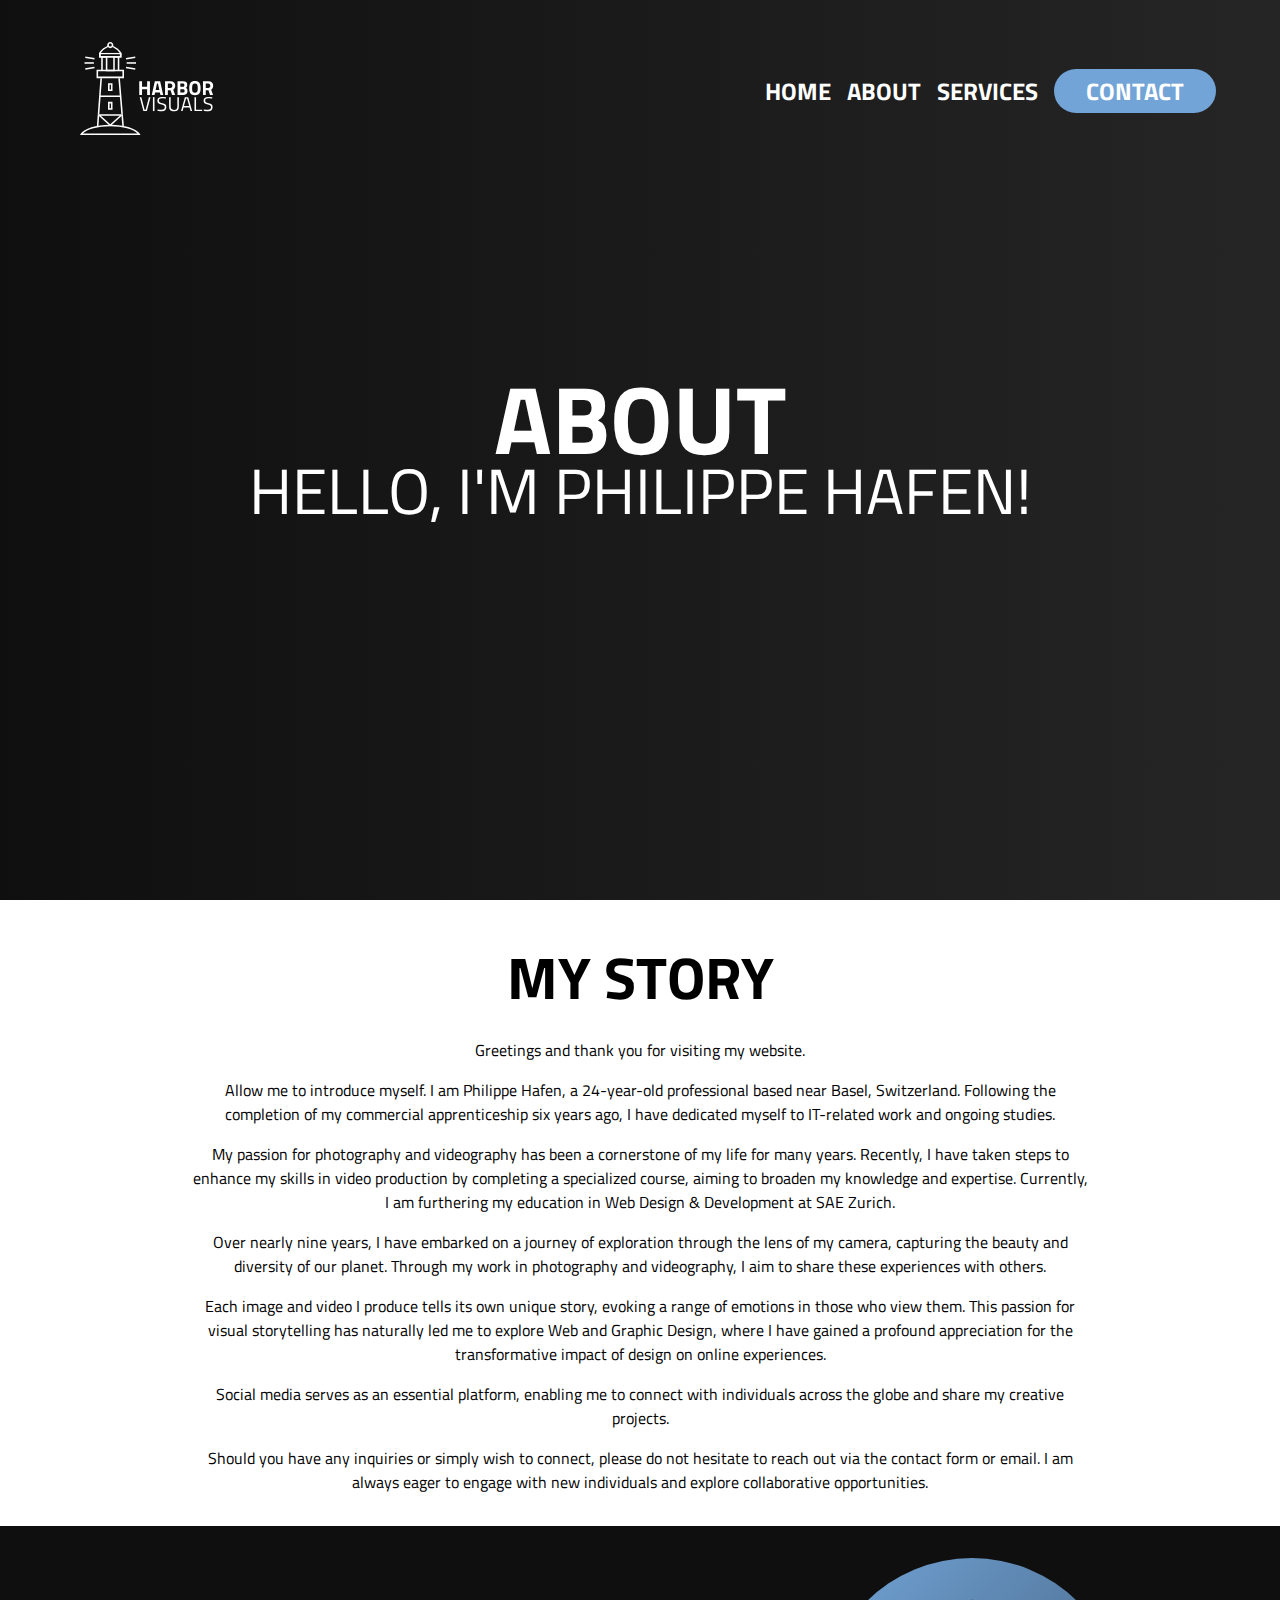
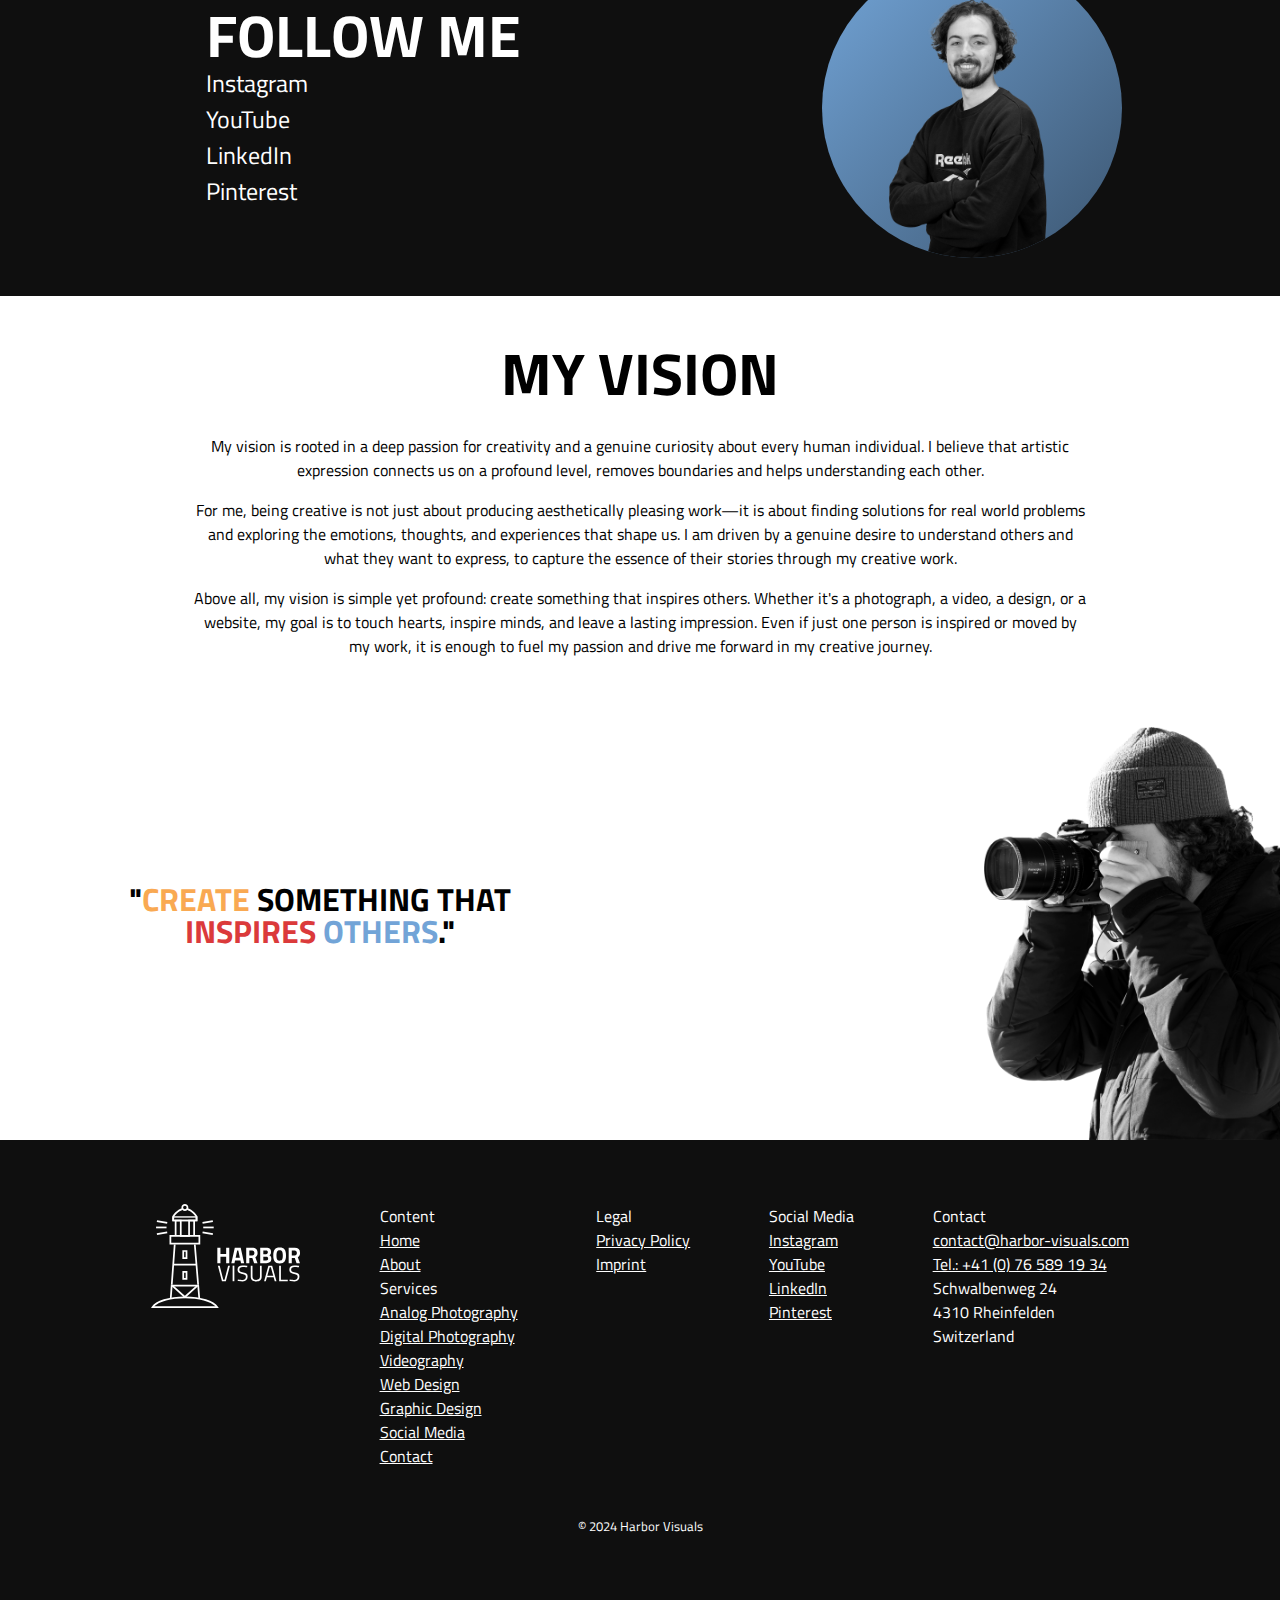
==== about.html @ 52046e07 "initial commit" ====
<!DOCTYPE html>
<html lang="en">
<head>
    <meta charset="UTF-8">
    <meta name="viewport" content="width=device-width, initial-scale=1.0">
    <title>About</title>
    <!-- CSS -->
    <link rel="stylesheet" href="css/sites/style_about.css">
    <!-- Fontawesome -->
    <link rel="stylesheet" href="https://cdnjs.cloudflare.com/ajax/libs/font-awesome/6.5.1/css/all.min.css" integrity="sha512-DTOQO9RWCH3ppGqcWaEA1BIZOC6xxalwEsw9c2QQeAIftl+Vegovlnee1c9QX4TctnWMn13TZye+giMm8e2LwA==" crossorigin="anonymous" referrerpolicy="no-referrer" />
    <!-- Favicon -->
    <link rel="icon" type="image/x-icon" href="media/vectors/favicon/favicon.ico">
</head>
<body id="body">
    <!-- Header -->
    <header>
        <!-- Desktop Menu -->
        <nav class="main-navigation">
            <a href="index.html"><img height="300" src="media/vectors/logo/HV_horizontal_white.svg" alt="Harbor Visuals Logo"></a>
            <button id="burger"><i class="fa-solid fa-bars"></i></button>
            <menu id="menu">
                <li><a href="index.html">Home</a></li>
                <li><a href="#">About</a></li>
                <li class="trigger"><span>Services <i class="fa-solid fa-chevron-down"></i></span>
                    <menu class="dropdown">
                        <li><a href="analog-photography.html">Analog Photography</a></li>
                        <li><a href="digital-photography.html">Digital Photography</a></li>
                        <li><a href="videography.html">Videography</a></li>
                        <li><a href="graphic-design.html">Graphic Design</a></li>
                        <li><a href="social-media.html">Social Media</a></li>
                        <li><a href="web-design.html">Web Design</a></li>
                    </menu>
                </li>
                <li><a id="contact-cto" href="contact.html">Contact</a></li>  
            </menu>
        </nav>
        <!-- Website Title -->
        <div class="gradient-container">
            <h1>About</h1> 
            <span class="slogan">Hello, I'm Philippe Hafen!</span>
        </div>
    </header>
    <main>
        <!-- My Story Section -->
        <section class="about">
            <h2>My Story</h2>
            <p>Greetings and thank you for visiting my website.</p>
            <p>Allow me to introduce myself. I am Philippe Hafen, a 24-year-old professional based near Basel, Switzerland. Following the completion of my commercial apprenticeship six years ago, I have dedicated myself to IT-related work and ongoing studies.</p>
            <p>My passion for photography and videography has been a cornerstone of my life for many years. Recently, I have taken steps to enhance my skills in video production by completing a specialized course, aiming to broaden my knowledge and expertise. Currently, I am furthering my education in Web Design & Development at SAE Zurich.</p>
            <p>Over nearly nine years, I have embarked on a journey of exploration through the lens of my camera, capturing the beauty and diversity of our planet. Through my work in photography and videography, I aim to share these experiences with others.</p>
            <p>Each image and video I produce tells its own unique story, evoking a range of emotions in those who view them. This passion for visual storytelling has naturally led me to explore Web and Graphic Design, where I have gained a profound appreciation for the transformative impact of design on online experiences.</p>
            <p>Social media serves as an essential platform, enabling me to connect with individuals across the globe and share my creative projects.</p>
            <p>Should you have any inquiries or simply wish to connect, please do not hesitate to reach out via the contact form or email. I am always eager to engage with new individuals and explore collaborative opportunities.</p>
        </section>
        <!-- Follow Section -->
        <section class="follow">
            <div>
                <h2>Follow Me</h2>
                <ul>
                    <li><a href="https://www.instagram.com/harborvisuals/" target="_blank"><i class="fa-brands fa-instagram"></i> Instagram</a></li>
                    <li><a href="https://www.youtube.com/@harborvisuals" target="_blank"><i class="fa-brands fa-square-youtube"></i> YouTube</a></li>
                    <li><a href="https://ch.linkedin.com/in/philippe-hafen" target="_blank"><i class="fa-brands fa-linkedin"></i> LinkedIn</a></li>
                    <li><a href="https://www.pinterest.ch/harborvisuals/" target="_blank"><i class="fa-brands fa-pinterest"></i> Pinterest</a></li>
                </ul>
            </div>
            <picture>
                <source srcset="media/images/webp/about/phil_portrait.webp" type="image/webp">
                <source srcset="media/images/jpg_png/about/phil_portrait.png" type="image/jpeg">
                <img class="gradient-blue" src="media/images/jpg_png/about/phil_portrait.png" alt="portrait of Philippe Hafen standing with crossed arms" height="300">
            </picture>
        </section>
        <!-- My Vision Section -->
        <section class="about">
            <h2>My Vision</h2>
            <p>My vision is rooted in a deep passion for creativity and a genuine curiosity about every human individual. I believe that artistic expression connects us on a profound level, removes boundaries and helps understanding each other.</p>
            <p>For me, being creative is not just about producing aesthetically pleasing work—it is about finding solutions for real world problems and exploring the emotions, thoughts, and experiences that shape us. I am driven by a genuine desire to understand others and what they want to express, to capture the essence of their stories through my creative work.</p>
            <p>Above all, my vision is simple yet profound: create something that inspires others. Whether it's a photograph, a video, a design, or a website, my goal is to touch hearts, inspire minds, and leave a lasting impression. Even if just one person is inspired or moved by my work, it is enough to fuel my passion and drive me forward in my creative journey.</p>
        </section>
        <!-- Quote Section -->
        <section class="quote">
            <p>"<span class="yellow">create</span> something that <span class="red">inspires</span><span class="blue"> others</span>."</p>
            <picture>
                <source srcset="media/images/webp/about/phil_portrait_2.webp" type="image/webp">
                <source srcset="media/images/jpg_png/about/phil_portrait_2.png" type="image/jpeg">
                <img src="media/images/jpg_png/about/phil_portrait_2.png" alt="man looking inside the viewfinder of a camera aimed to the left side" height="300">
            </picture>
        </section>
    </main>  
     <!-- Footer -->
    <footer>
        <div>
            <a href="index.html"><img height="300" src="media/vectors/logo/HV_horizontal_white.svg" alt="Harbor Visuals Logo"></a>
            <ul>
                <li>Content</li>
                <li><a href="index.html">Home</a></li>
                <li><a href="#">About</a></li>
                <li>Services</li>
                <li><a href="analog-photography.html">Analog Photography</a></li>
                <li><a href="digital-photography.html">Digital Photography</a></li>
                <li><a href="videography.html">Videography</a></li>
                <li><a href="web-design.html">Web Design</a></li>
                <li><a href="graphic-design.html">Graphic Design</a></li>
                <li><a href="social-media.html">Social Media</a></li>
                <li><a href="#">Contact</a></li>
            </ul>
            <ul>
                <li>Legal</li>
                <li><a href="#">Privacy Policy</a></li>
                <li><a href="#">Imprint</a></li>
            </ul>
            <ul>
                <li>Social Media</li>
                <li><a href="https://www.instagram.com/harborvisuals/" target="_blank">Instagram</a></li>
                <li><a href="https://www.youtube.com/@harborvisuals" target="_blank">YouTube</a></li>
                <li><a href="https://ch.linkedin.com/in/philippe-hafen" target="_blank">LinkedIn</a></li>
                <li><a href="https://www.pinterest.ch/harborvisuals/" target="_blank">Pinterest</a></li>
            </ul>
            <ul>
                <li>Contact</li>
                <li><a href="mailto:contact@harbor-visuals.com">contact@harbor-visuals.com</a></li>
                <li><a href="tel:+41765891934">Tel.: +41 (0) 76 589 19 34</a></li>
                <li>Schwalbenweg 24</li>
                <li>4310 Rheinfelden</li>
                <li>Switzerland</li>
            </ul> 
        </div>
        <small>&copy; 2024 Harbor Visuals </small>
    </footer>
    <script>
        burger.onclick = function() {
        menu.classList.toggle('open')
        body.classList.toggle('open')
        }
    </script>
</body>
</html>
---- css/sites/style_about.css ----
/*
* Prefixed by https://autoprefixer.github.io
* PostCSS: v8.4.14,
* Autoprefixer: v10.4.7
* Browsers: last 4 version
*/

@import url('../general/variables.css');
@import url('../general/typography.css');
@import url('../reset/reset.css');
@import url('../components/header.css');
@import url('../components/footer.css');

body {
    background: var(--background-color-dark);
}

/* Header background gradient */
.gradient-container {
    background: -webkit-gradient(linear, left top, right top, from(var(--background-color-dark)), to(var(--background-color-dark-2)));
    background: -o-linear-gradient(left, var(--background-color-dark) 0%, var(--background-color-dark-2) 100%);
    background: linear-gradient(90deg, var(--background-color-dark) 0%, var(--background-color-dark-2) 100%);
    background-size: 200%;
    
    -webkit-animation: background-animation 10s infinite alternate;
    
            animation: background-animation 10s infinite alternate;
    -webkit-animation-timing-function: linear;
            animation-timing-function: linear;
}

/* Gradient animation */
@-webkit-keyframes background-animation {
    0% {background-position: bottom left}
    100% {background-position: top right;}
}
@keyframes background-animation {
    0% {background-position: bottom left}
    100% {background-position: top right;}
}

/* Story & Vision Section */
.about {
    background: var(--neutral-color-1);
    text-align: center;
    display: -webkit-box;
    display: -ms-flexbox;
    display: flex;
    -webkit-box-orient: vertical;
    -webkit-box-direction: normal;
        -ms-flex-direction: column;
            flex-direction: column;
    gap: 1rem;
    padding: 2rem 15%;
}

/* Follow Section */
.follow {
    display: -webkit-box;
    display: -ms-flexbox;
    display: flex;
    -ms-flex-pack: distribute;
        justify-content: space-around;
    -webkit-box-align: center;
        -ms-flex-align: center;
            align-items: center;
    -ms-flex-wrap: wrap;
        flex-wrap: wrap;

    padding: 2rem;
}

/* Follow link area */
.follow > div {
    display: -webkit-box;
    display: -ms-flexbox;
    display: flex;
    -webkit-box-orient: vertical;
    -webkit-box-direction: normal;
        -ms-flex-direction: column;
            flex-direction: column;
    gap: 0.5rem;

    text-align: left;
    color: white;
    margin: 3rem;
}

.follow h2 {
    line-height: 75%;
}

.follow li {
    list-style-type: none;
}

.follow a {
    font-size: 1.5rem;
    text-decoration: none;
    color: var(--neutral-color-1);
}

.follow a:hover {
    color: var(--background-color-light2);
}

/* About Image */
.follow > picture > img {
    width: 300px;
    height: auto;
    border-radius: 50%;
}


/* Background gradients */
.gradient-blue {
    background: -o-linear-gradient(315deg, rgba(114,164,215,1) 0%, rgba(60,86,113,1) 100%);
    background: linear-gradient(135deg, rgba(114,164,215,1) 0%, rgba(60,86,113,1) 100%);
}

/* Quote */
.quote {
    display: -ms-grid;
    display: grid;
    -ms-grid-columns: 1fr;
    grid-template-columns: 1fr;
    -ms-grid-rows: 20vh 1fr;
    grid-template-rows: 20vh 1fr;
    background: var(--neutral-color-1);
}
.quote > *:nth-child(1) {
    -ms-grid-row: 1;
    -ms-grid-column: 1;
}
.quote > *:nth-child(2) {
    -ms-grid-row: 2;
    -ms-grid-column: 1;
}

.quote > p {
    text-transform: uppercase;
    text-align: center;
    font-family: var(--heading-font-family);
    font-size: 2rem;
    line-height: 2rem;
    -ms-flex-item-align: center;
        -ms-grid-row-align: center;
        align-self: center;
    padding: 2rem 15%;
}

/* Yellow Word in Quote */
span.yellow {
    color: var(--secondary-color);
}

/* Red Word in Quote */
span.red {
    color: var(--accent-color);
}
span.red::before  {
    content: "\a";
    white-space: pre;
}

/* Blue Word in Quote */
span.blue {
    color: var(--main-color);
}

/* Image */
.quote img {
    max-width: 80%;
    height: auto;
    max-height: 100%;
}

.quote > picture {
    display: -webkit-box;
    display: -ms-flexbox;
    display: flex;
    -webkit-box-pack: end;
        -ms-flex-pack: end;
            justify-content: flex-end;
    -webkit-box-align: end;
        -ms-flex-align: end;
            align-items: flex-end;
}

/* tablets */
@media (min-width: 768px){
    /* Quote */
    .quote {
        -ms-grid-columns: 1fr 1fr;
        grid-template-columns: 1fr 1fr;
        -ms-grid-rows: 50vh;
        grid-template-rows: 50vh;
        background: var(--neutral-color-1);

    }
    .quote > *:nth-child(1) {
        -ms-grid-row: 1;
        -ms-grid-column: 1;

    }
    .quote > *:nth-child(2) {
        -ms-grid-row: 1;
        -ms-grid-column: 2;

    }
}

/* desktops */
@media (min-width: 1280px){

}
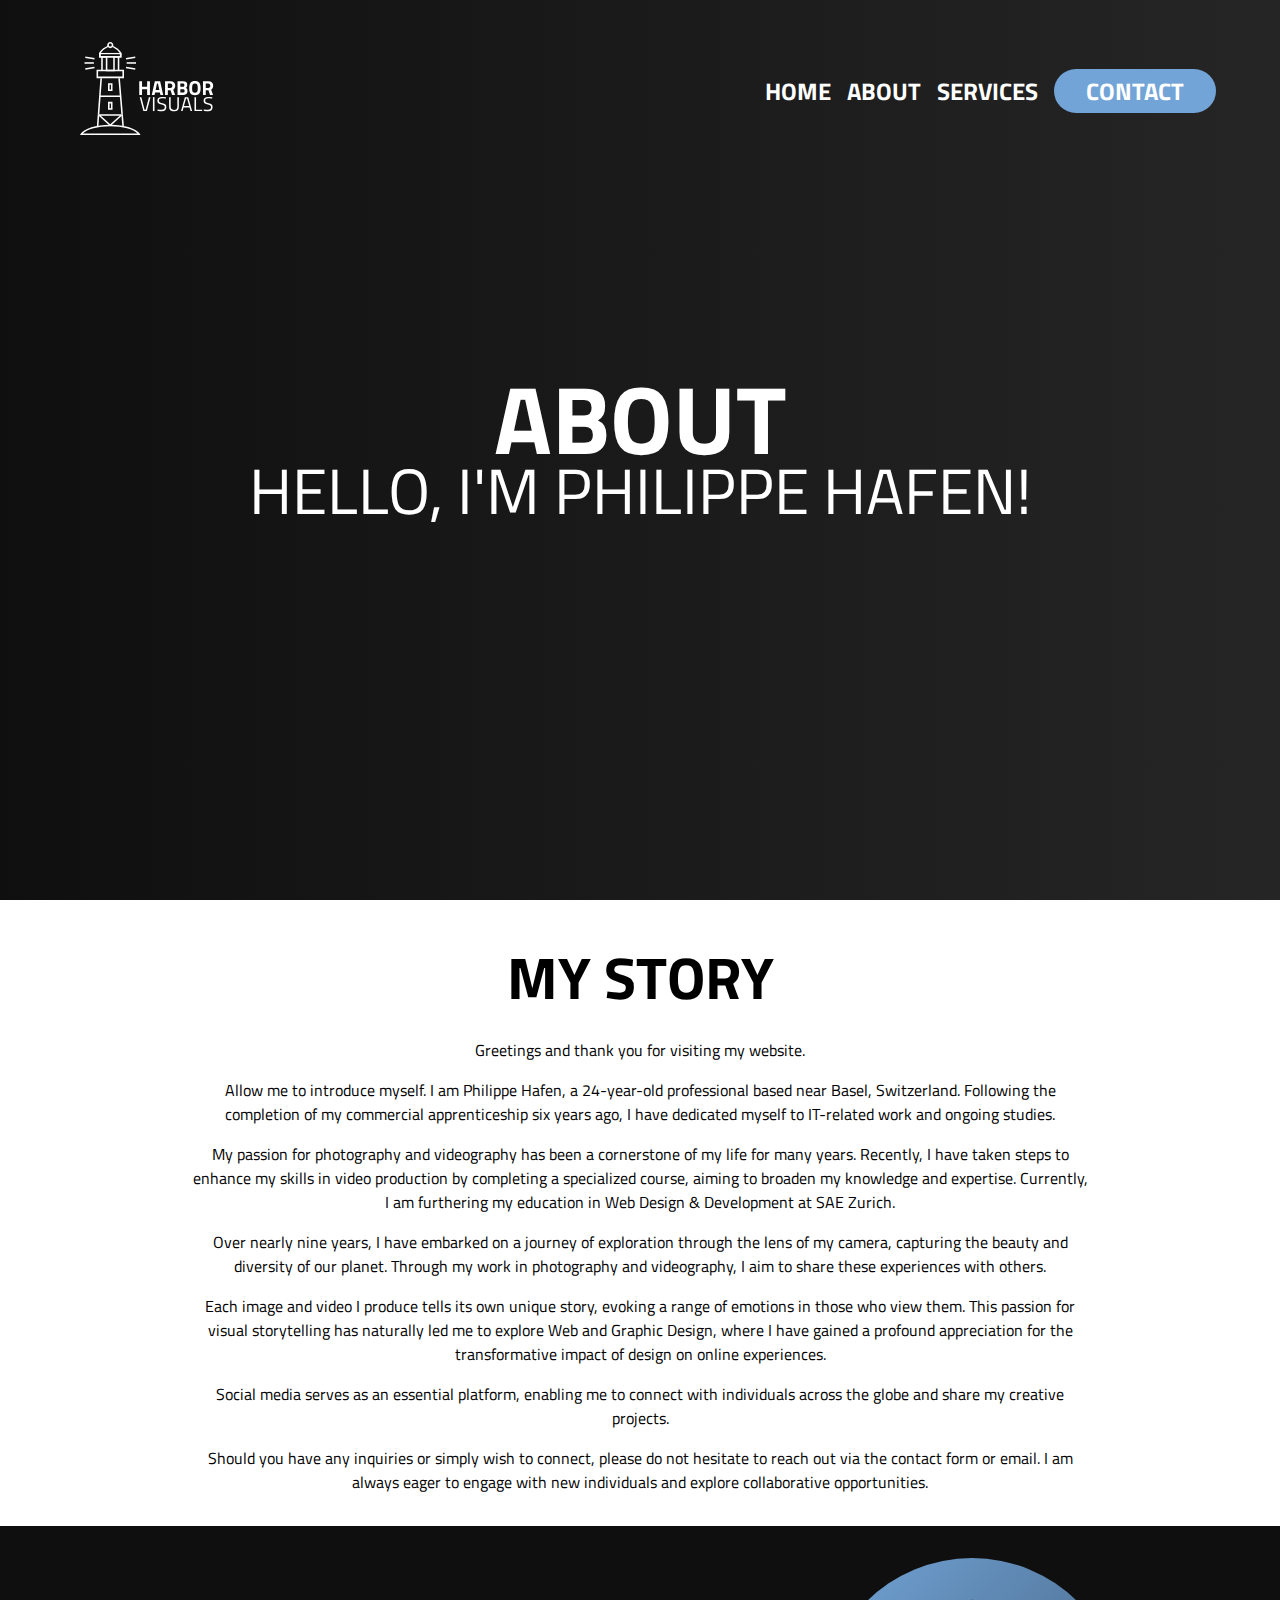
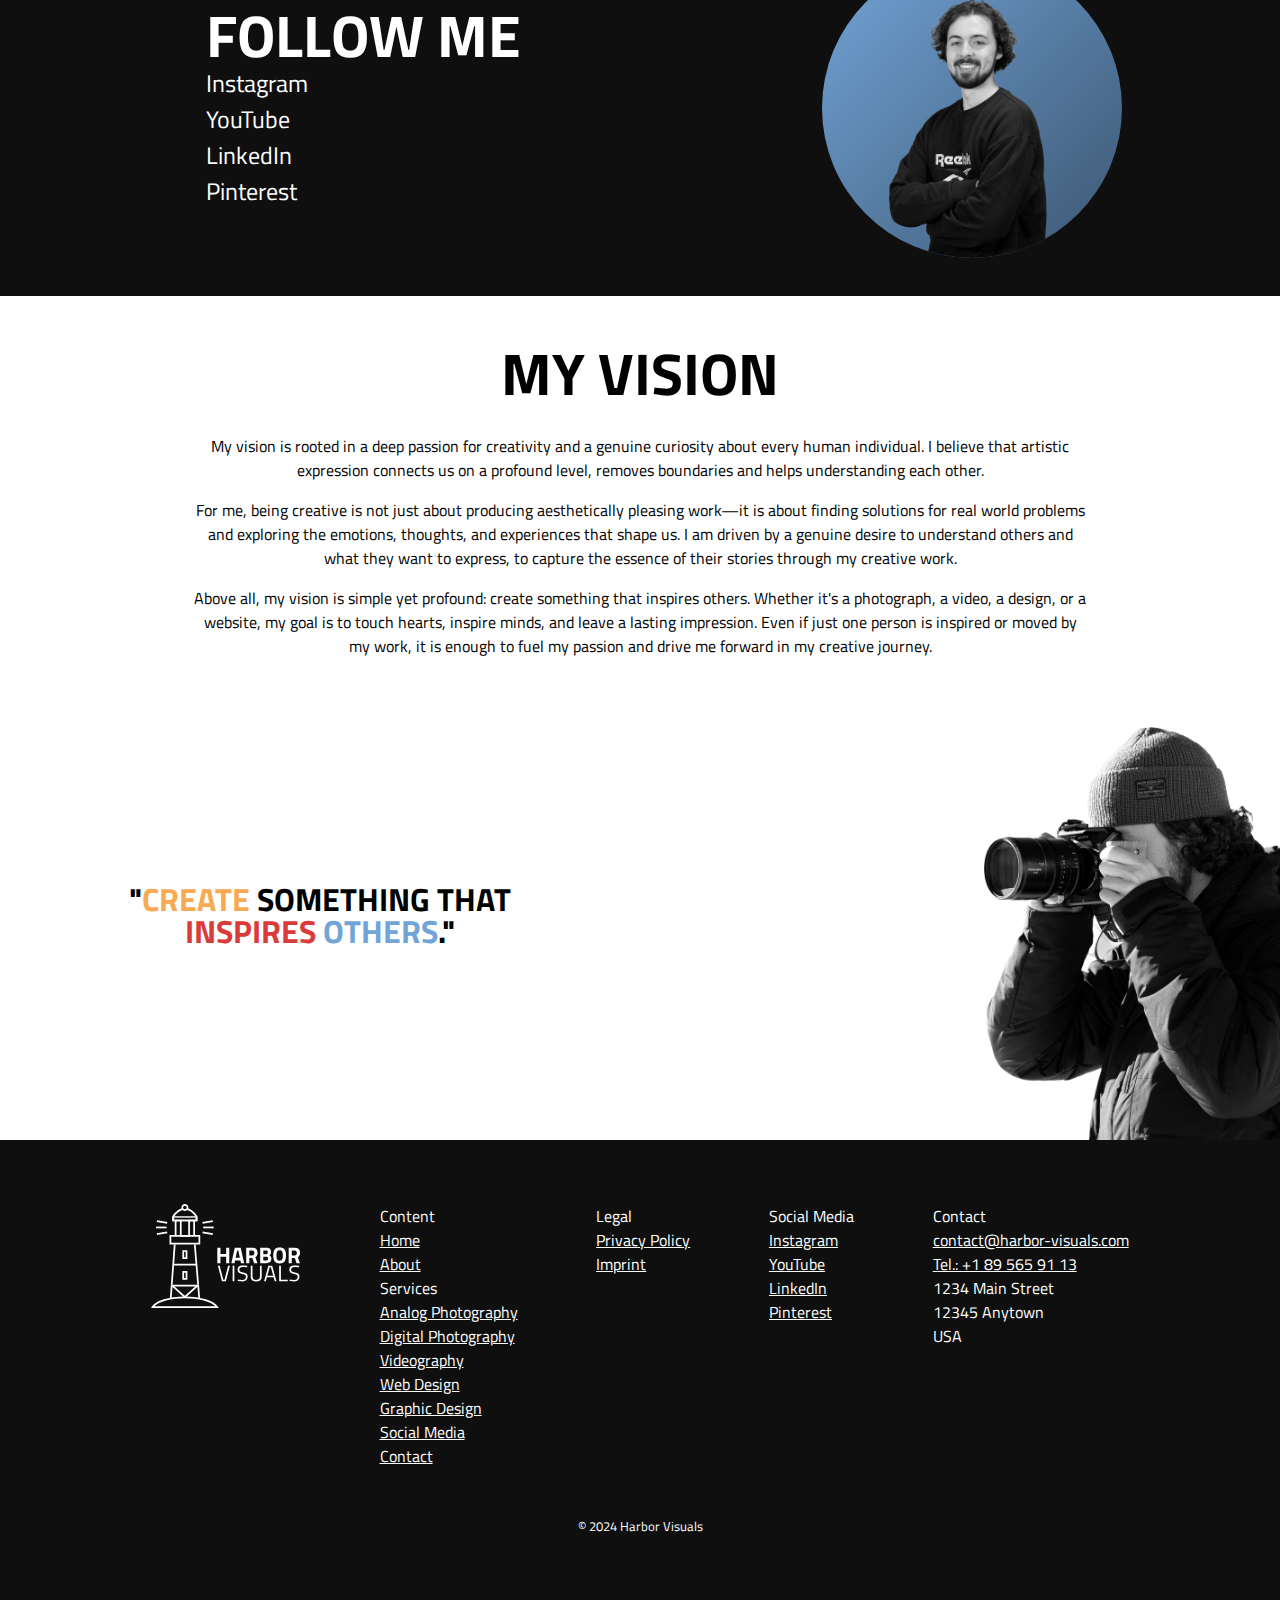
==== commit 8053b359: "changed address and iframe" ====
--- a/about.html
+++ b/about.html
@@ -118,10 +118,10 @@
             <ul>
                 <li>Contact</li>
                 <li><a href="mailto:contact@harbor-visuals.com">contact@harbor-visuals.com</a></li>
-                <li><a href="tel:+41765891934">Tel.: +41 (0) 76 589 19 34</a></li>
-                <li>Schwalbenweg 24</li>
-                <li>4310 Rheinfelden</li>
-                <li>Switzerland</li>
+                <li><a href="tel:+1895659113">Tel.: +1 89 565 91 13</a></li>
+                <li>1234 Main Street</li>
+                <li>12345 Anytown</li>
+                <li>USA</li>
             </ul> 
         </div>
         <small>&copy; 2024 Harbor Visuals </small>
